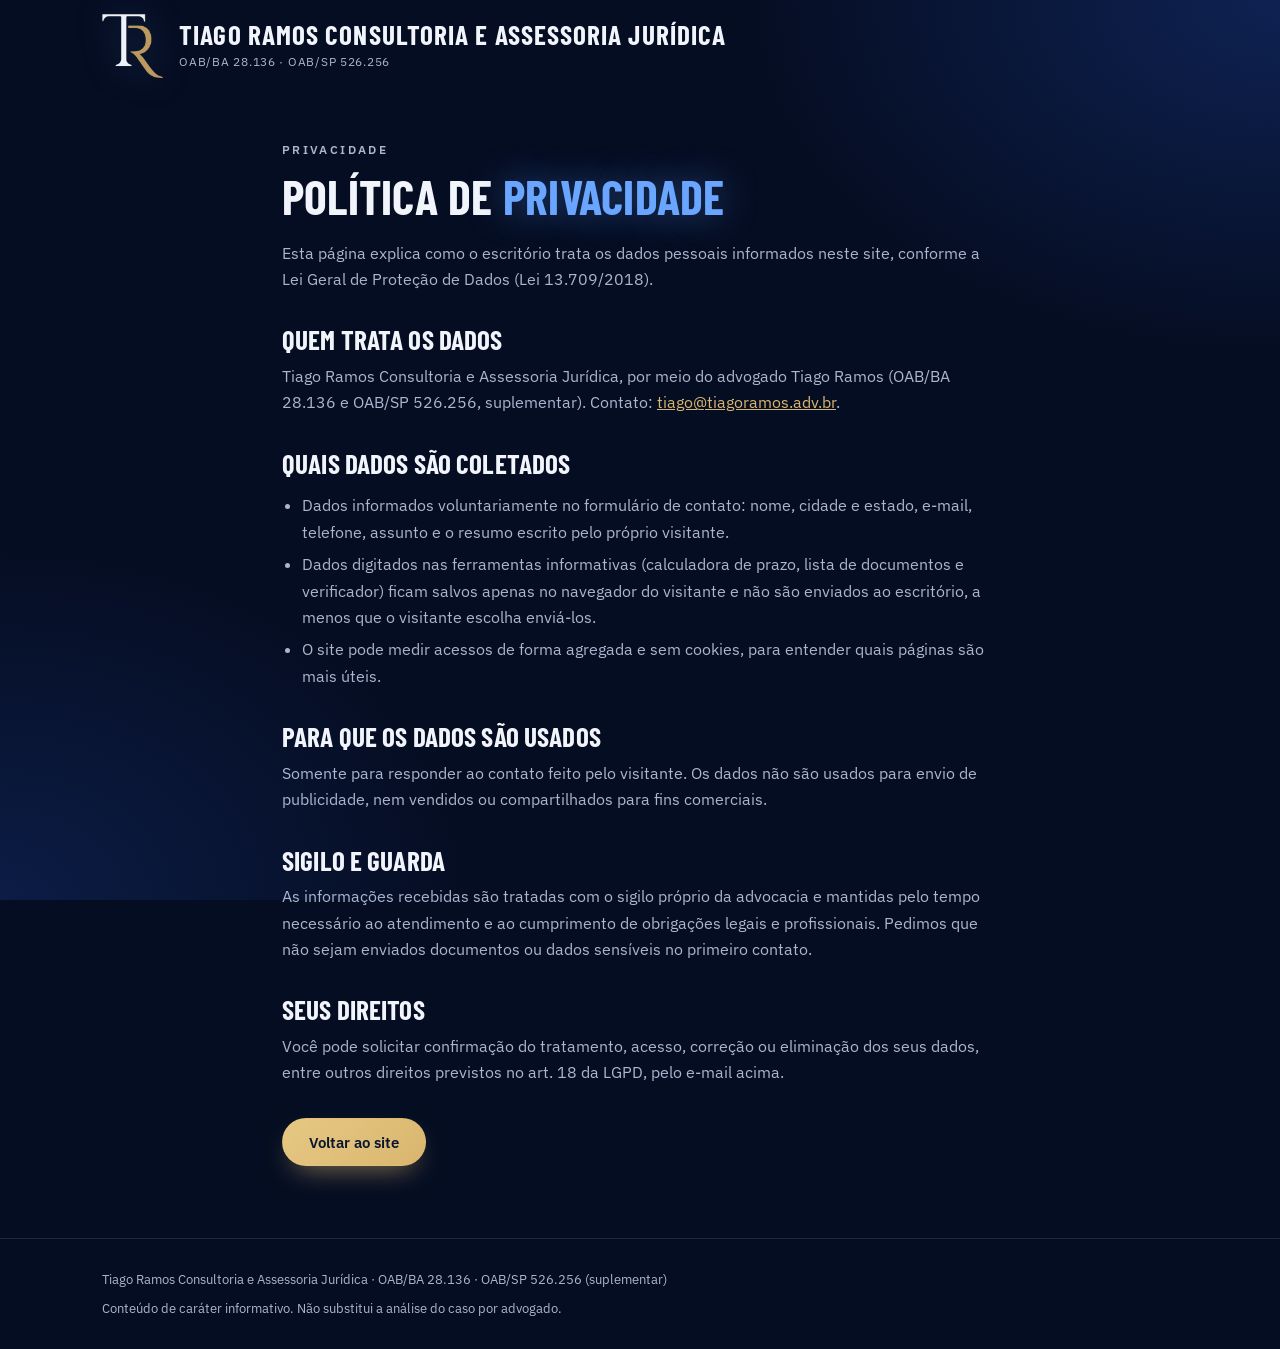
==== privacidade.html @ a83f1167 "Contato funcional: formulário LGPD, calculadora com envio e calendário, checklist, verificador de IR" ====
<!doctype html>
<html lang="pt-BR">
<head>
<meta charset="utf-8">
<meta name="viewport" content="width=device-width,initial-scale=1,viewport-fit=cover">
<title>Política de Privacidade | Tiago Ramos Consultoria e Assessoria Jurídica</title>
<meta name="description" content="Como os dados enviados pelo formulário de contato são tratados pelo escritório Tiago Ramos Consultoria e Assessoria Jurídica.">
<meta name="theme-color" content="#0a1630">
<link rel="canonical" href="https://tiagoramos.adv.br/privacidade.html">
<link rel="icon" type="image/png" sizes="32x32" href="/assets/favicon-32.png">
<link rel="preconnect" href="https://fonts.googleapis.com">
<link rel="preconnect" href="https://fonts.gstatic.com" crossorigin>
<link rel="stylesheet" href="https://fonts.googleapis.com/css2?family=Barlow+Condensed:wght@600;700&family=IBM+Plex+Sans:wght@400;500;600&display=swap">
<link rel="stylesheet" href="/assets/style.css">
</head>
<body>
<header class="top"><div class="wrap top-in">
  <a class="brand" href="/"><img class="logo" src="/assets/logo.png" width="200" height="209" alt="Logo do escritório: letras T e R"><span class="bt"><b>Tiago Ramos Consultoria e Assessoria Jurídica</b><span>OAB/BA 28.136 · OAB/SP 526.256</span></span></a>
</div></header>
<main class="wrap legal">
  <p class="eyebrow">Privacidade</p>
  <h1>Política de <em>Privacidade</em></h1>
  <p>Esta página explica como o escritório trata os dados pessoais informados neste site, conforme a Lei Geral de Proteção de Dados (Lei 13.709/2018).</p>

  <h2>Quem trata os dados</h2>
  <p>Tiago Ramos Consultoria e Assessoria Jurídica, por meio do advogado Tiago Ramos (OAB/BA 28.136 e OAB/SP 526.256, suplementar). Contato: <a href="mailto:tiago@tiagoramos.adv.br">tiago@tiagoramos.adv.br</a>.</p>

  <h2>Quais dados são coletados</h2>
  <ul>
    <li>Dados informados voluntariamente no formulário de contato: nome, cidade e estado, e-mail, telefone, assunto e o resumo escrito pelo próprio visitante.</li>
    <li>Dados digitados nas ferramentas informativas (calculadora de prazo, lista de documentos e verificador) ficam salvos apenas no navegador do visitante e não são enviados ao escritório, a menos que o visitante escolha enviá-los.</li>
    <li>O site pode medir acessos de forma agregada e sem cookies, para entender quais páginas são mais úteis.</li>
  </ul>

  <h2>Para que os dados são usados</h2>
  <p>Somente para responder ao contato feito pelo visitante. Os dados não são usados para envio de publicidade, nem vendidos ou compartilhados para fins comerciais.</p>

  <h2>Sigilo e guarda</h2>
  <p>As informações recebidas são tratadas com o sigilo próprio da advocacia e mantidas pelo tempo necessário ao atendimento e ao cumprimento de obrigações legais e profissionais. Pedimos que não sejam enviados documentos ou dados sensíveis no primeiro contato.</p>

  <h2>Seus direitos</h2>
  <p>Você pode solicitar confirmação do tratamento, acesso, correção ou eliminação dos seus dados, entre outros direitos previstos no art. 18 da LGPD, pelo e-mail acima.</p>

  <p style="margin-top:32px"><a class="btn" href="/">Voltar ao site</a></p>
</main>
<footer><div class="wrap foot-in"><span>Tiago Ramos Consultoria e Assessoria Jurídica · OAB/BA 28.136 · OAB/SP 526.256 (suplementar)</span><span>Conteúdo de caráter informativo. Não substitui a análise do caso por advogado.</span></div></footer>
</body>
</html>
---- assets/style.css ----
:root{
  --bg:#050d22;
  --bg-2:#0a1a3a;
  --tx:#f1f4fa;
  --soft:#aab6cf;
  --line:rgba(150,185,255,.16);
  --blue:#6aa6ff;
  --blue-d:#2f6bff;
  --brass:#d9b66f;
  --glass:linear-gradient(160deg,rgba(40,80,170,.22),rgba(10,26,58,.55));
  --paper:#f4f6fb;--paper-ink:#0f1c36;--paper-soft:#4a5570;
  --ok:#1f6b45;--warn:#8a5d0a;--bad:#a12f2f;
  --disp:"Barlow Condensed","Arial Narrow",Impact,sans-serif;
  --sans:"IBM Plex Sans",system-ui,-apple-system,"Segoe UI",Roboto,sans-serif;
  color-scheme:dark;
}
*{box-sizing:border-box}
html{scroll-behavior:smooth;-webkit-text-size-adjust:100%}
body{margin:0;background:var(--bg);color:var(--tx);font:400 1rem/1.65 var(--sans);overflow-wrap:break-word;overflow-x:hidden}
body::before{content:"";position:fixed;inset:0;z-index:-1;background:
  radial-gradient(900px 600px at 100% 0%,rgba(47,107,255,.22),transparent 60%),
  radial-gradient(800px 600px at 0% 100%,rgba(47,107,255,.16),transparent 60%),var(--bg)}
h1,h2,h3{margin:0;text-wrap:balance}
h1,h2,.sub{font-family:var(--disp);font-weight:700;text-transform:uppercase;letter-spacing:.005em;line-height:.98}
h1{font-size:clamp(2.7rem,8vw,6rem)}
h2{font-size:clamp(2.3rem,5.6vw,4.2rem)}
h1 em,h2 em{font-style:normal;color:var(--blue);text-shadow:0 0 38px rgba(106,166,255,.45)}
h3{font:600 1.08rem/1.3 var(--sans)}
p{margin:0}
a{color:var(--brass)}
:focus-visible{outline:2px solid var(--blue);outline-offset:3px}
h2:focus{outline:none}
.wrap{max-width:1120px;margin:0 auto;padding-inline:max(22px,env(safe-area-inset-left))}
.skip{position:absolute;left:-999px;top:8px;background:var(--brass);color:var(--bg);padding:8px 14px;z-index:30;border-radius:6px}
.skip:focus{left:8px}
.progress{position:fixed;left:0;top:0;height:3px;width:0;z-index:40;background:linear-gradient(90deg,var(--blue-d),var(--blue),var(--brass))}
.ico{width:18px;height:18px;fill:none;stroke:currentColor;stroke-width:1.8;stroke-linecap:round;stroke-linejoin:round;flex:none}

/* topo */
.top-in{padding-block:20px}
.brand{display:flex;align-items:center;gap:16px;text-decoration:none;color:var(--tx);min-width:0}
.logo{height:72px;width:auto;flex:none;filter:drop-shadow(0 0 18px rgba(106,166,255,.25))}
.bt{display:flex;flex-direction:column;min-width:0}
.bt b{font:700 clamp(1.2rem,2.8vw,1.7rem)/1.05 var(--disp);text-transform:uppercase;letter-spacing:.04em}
.bt span{font-size:.76rem;color:var(--soft);letter-spacing:.06em;margin-top:4px}
@media (max-width:560px){.logo{height:54px}}

/* hero */
.hero{position:relative;overflow:hidden;padding-block:clamp(36px,6vw,72px) 0}
.hero::after{content:"";position:absolute;width:640px;height:640px;right:-160px;top:-200px;border-radius:50%;background:radial-gradient(circle,rgba(47,107,255,.38),transparent 65%);filter:blur(10px);animation:pulse 9s ease-in-out infinite;pointer-events:none}
@keyframes pulse{50%{transform:scale(1.15);opacity:.75}}
.hero-mark{position:absolute;right:-3%;top:8%;height:115%;width:auto;opacity:.06;pointer-events:none;animation:float 14s ease-in-out infinite}
@keyframes float{50%{transform:translateY(-3%)}}
.hero .wrap{position:relative;z-index:1}
.hero-in{display:grid;grid-template-columns:1.6fr 1fr;gap:48px;align-items:end}
.eyebrow{font-size:.74rem;letter-spacing:.2em;text-transform:uppercase;color:var(--brass);font-weight:600}
.hero h1{margin:16px 0 22px}
.lead{font-size:1.1rem;color:var(--soft);max-width:58ch}
.hero-text > *{animation:rise .8s both}
.hero-text > :nth-child(2){animation-delay:.08s}.hero-text > :nth-child(3){animation-delay:.16s}.hero-text > :nth-child(4){animation-delay:.26s}
@keyframes rise{from{opacity:0;transform:translateY(18px)}to{opacity:1;transform:none}}
.letterhead{margin:0;display:grid;gap:18px;padding:26px 28px;border-radius:22px;background:var(--glass);border:1px solid var(--line);backdrop-filter:blur(10px);box-shadow:0 30px 60px -30px rgba(0,0,0,.7),inset 0 1px 0 rgba(255,255,255,.08);animation:rise .8s .3s both}
.letterhead dt,.contact-list dt{font-size:.7rem;letter-spacing:.16em;text-transform:uppercase;color:var(--blue)}
.letterhead dd,.contact-list dd{margin:3px 0 0}
.entry{display:grid;grid-template-columns:1fr 1fr;gap:14px;margin-top:32px}
.entry-card,.card,.areas article{--mx:50%;--my:0%;position:relative;overflow:hidden}
.entry-card::before,.card::before,.areas article::before{content:"";position:absolute;inset:0;background:radial-gradient(260px circle at var(--mx) var(--my),rgba(106,166,255,.18),transparent 70%);opacity:0;transition:opacity .3s;pointer-events:none}
.entry-card:hover::before,.card:hover::before,.areas article:hover::before{opacity:1}
.entry-card{display:grid;gap:4px;padding:20px 22px;border:1px solid var(--line);border-radius:18px;background:var(--glass);text-decoration:none;color:var(--tx);transition:transform .3s,border-color .3s,box-shadow .3s}
.entry-card:hover{transform:translateY(-4px);border-color:rgba(106,166,255,.6);box-shadow:0 20px 40px -18px rgba(47,107,255,.5)}
.entry-k{font-size:.7rem;letter-spacing:.16em;text-transform:uppercase;color:var(--brass)}
.entry-card strong{font:700 1.45rem/1.1 var(--disp);text-transform:uppercase;letter-spacing:.01em}
.entry-go{display:inline-flex;gap:8px;align-items:center;font-size:.85rem;color:var(--soft);margin-top:8px}
.entry-go .ico{transition:transform .3s}
.entry-card:hover .entry-go .ico{transform:translateX(5px)}
@media (max-width:860px){.hero-in{grid-template-columns:1fr;gap:28px}}
@media (max-width:640px){.entry{grid-template-columns:1fr}}

.law-strip{list-style:none;margin:clamp(40px,6vw,64px) 0 0;padding:0;display:grid;grid-template-columns:repeat(4,minmax(0,1fr));gap:14px}
.law-strip a{display:grid;gap:6px;padding:20px 22px;text-decoration:none;color:var(--soft);font-size:.86rem;line-height:1.45;height:100%;align-content:start;border-radius:18px;border:1px solid transparent;transition:border-color .3s,background .3s,transform .3s}
.law-strip a:hover{border-color:var(--line);background:var(--glass);transform:translateY(-3px);color:var(--tx)}
.law-strip b{font:700 clamp(3rem,6vw,4.6rem)/.9 var(--disp);color:transparent;-webkit-text-stroke:1.5px var(--blue);text-shadow:0 0 40px rgba(106,166,255,.35)}
.law-strip a:hover b{color:var(--blue);-webkit-text-stroke-color:var(--blue)}
@media (max-width:760px){.law-strip{grid-template-columns:repeat(2,minmax(0,1fr))}}

/* abas em pílula */
.tabs{position:sticky;top:10px;z-index:20;margin-top:clamp(36px,5vw,60px);padding-inline:12px;pointer-events:none}
.tabs-in{pointer-events:auto;position:relative;display:flex;gap:2px;width:max-content;max-width:100%;margin-inline:auto;padding:6px;border-radius:999px;background:rgba(8,20,48,.78);backdrop-filter:blur(14px);border:1px solid var(--line);box-shadow:0 14px 40px -12px rgba(0,0,0,.7);overflow-x:auto;scrollbar-width:none}
.tabs-in::-webkit-scrollbar{display:none}
.tabs a{position:relative;z-index:1;flex:none;color:var(--soft);text-decoration:none;font-weight:500;font-size:.92rem;padding:10px 18px;border-radius:999px;transition:color .25s}
.tabs a:hover{color:var(--tx)}
.tabs a[aria-current="true"]{color:#fff}
.tab-ind{position:absolute;left:0;top:0;width:0;height:0;border-radius:999px;background:linear-gradient(135deg,var(--blue-d),#1b4fd1);box-shadow:0 6px 20px -4px rgba(47,107,255,.7);transition:transform .4s cubic-bezier(.4,0,.2,1),width .4s cubic-bezier(.4,0,.2,1),height .4s;pointer-events:none}

/* painéis */
.panel{position:relative;overflow:hidden;padding-block:clamp(40px,6vw,80px);scroll-margin-top:70px}
.panel::before{content:attr(data-num);position:absolute;right:-1vw;top:-1.5rem;font:700 clamp(14rem,36vw,32rem)/.9 var(--disp);color:transparent;-webkit-text-stroke:2px rgba(106,166,255,.13);pointer-events:none;user-select:none}
.panel > .wrap{position:relative;z-index:1}
.js .panel{display:none}
.js .panel.is-active{display:block;animation:panelin .55s both}
@keyframes panelin{from{opacity:0;transform:translateY(16px)}to{opacity:1;transform:none}}
.sec-head{display:grid;gap:18px;max-width:820px;margin-bottom:44px}
.sec-head p:not(.chip-row){font-size:1.08rem;color:var(--soft);max-width:64ch}
.chip-row{display:flex;align-items:center;gap:16px;flex-wrap:wrap}
.chip{display:inline-flex;align-items:center;background:#f1f4fa;color:#0a1630;font:700 1.15rem/1 var(--disp);letter-spacing:.1em;text-transform:uppercase;padding:10px 26px 10px 16px;clip-path:polygon(0 0,100% 0,calc(100% - 14px) 100%,0 100%)}
.chip b{font-weight:700;margin-right:6px}
.chip-sub{font-size:.76rem;letter-spacing:.18em;text-transform:uppercase;color:var(--soft)}
.sub{font-size:clamp(1.7rem,3.4vw,2.4rem);margin:56px 0 20px;line-height:1}
.sec-head .sub{margin:0}
.cite{font-size:.78rem;color:var(--brass);letter-spacing:.03em}

/* cartões */
.grid2,.grid3{display:grid;gap:16px}
.grid2{grid-template-columns:repeat(2,minmax(0,1fr))}
.grid3{grid-template-columns:repeat(3,minmax(0,1fr))}
.card{background:var(--glass);border:1px solid var(--line);border-radius:20px;padding:26px;display:grid;gap:10px;align-content:start;box-shadow:inset 0 1px 0 rgba(255,255,255,.07);transition:border-color .3s,transform .3s,box-shadow .3s}
.card:hover{border-color:rgba(106,166,255,.5);transform:translateY(-4px);box-shadow:0 22px 44px -22px rgba(47,107,255,.55),inset 0 1px 0 rgba(255,255,255,.1)}
.card p{font-size:.95rem;color:var(--soft)}
.card h3{color:var(--tx)}
.card .num{font:700 .95rem var(--disp);letter-spacing:.18em;text-transform:uppercase;color:var(--blue)}
@media (max-width:860px){.grid3{grid-template-columns:repeat(2,minmax(0,1fr))}}
@media (max-width:600px){.grid2,.grid3{grid-template-columns:1fr}}

/* linha do tempo */
.timeline{list-style:none;margin:0 0 44px;padding:0;display:grid;grid-template-columns:1fr 1fr 1.3fr;gap:0}
.timeline li{position:relative;padding:0 20px 0 0;display:grid;gap:4px;align-content:start}
.timeline .k{font:700 .95rem var(--disp);letter-spacing:.14em;text-transform:uppercase;color:var(--blue)}
.timeline i{display:block;height:8px;margin:8px 0 12px;border-radius:99px;transform-origin:left;transform:scaleX(0);transition:transform 1s .2s ease}
.timeline.in i,.timeline:not(.rv) i{transform:none}
.timeline .s1 i{background:rgba(238,241,247,.3)}
.timeline .s2 i{background:linear-gradient(90deg,var(--brass),#f0d79a);box-shadow:0 0 18px rgba(217,182,111,.5)}
.timeline .s3 i{background:repeating-linear-gradient(90deg,#ff7a7a 0 12px,transparent 12px 19px)}
.timeline strong{font:700 1.5rem/1.05 var(--disp);text-transform:uppercase}
.timeline small{color:var(--soft);font-size:.88rem;line-height:1.5}
@media (max-width:700px){.timeline{grid-template-columns:1fr;gap:24px}}

/* calculadora */
.checker{margin-top:56px;background:var(--paper);color:var(--paper-ink);border-radius:26px;display:grid;grid-template-columns:1fr 1.15fr;overflow:hidden;box-shadow:0 40px 80px -30px rgba(47,107,255,.5)}
.checker .in{padding:32px;border-right:1px solid #d6dae3;display:grid;gap:16px;align-content:start}
.checker .out{padding:32px;display:grid;gap:14px;align-content:start;min-width:0}
.checker h3{font:700 1.9rem/1 var(--disp);text-transform:uppercase}
label{display:grid;gap:6px;font-size:.88rem;font-weight:500}
label .hint{font-weight:400;color:var(--paper-soft);font-size:.8rem}
input{font:400 1rem var(--sans);padding:10px 14px;border:1px solid #b9c0cf;border-radius:10px;background:#fff;color:var(--paper-ink);width:100%;min-height:46px}
input:focus{outline:2px solid var(--blue-d);outline-offset:0;border-color:var(--blue-d)}
.badge{display:inline-block;font:600 .76rem var(--sans);letter-spacing:.06em;text-transform:uppercase;padding:7px 12px;border-radius:99px;width:max-content;max-width:100%;transition:background .3s,color .3s}
.badge.ok{color:var(--ok);background:rgba(31,107,69,.13)}
.badge.warn{color:var(--warn);background:rgba(138,93,10,.14)}
.badge.bad{color:var(--bad);background:rgba(161,47,47,.12)}
.rows{margin:0;border-top:1px solid #d6dae3}
.rows div{display:flex;justify-content:space-between;gap:16px;padding:10px 0;border-bottom:1px solid #d6dae3;font-size:.93rem}
.rows dt{color:var(--paper-soft)}
.rows dd{margin:0;font-variant-numeric:tabular-nums;text-align:right;font-weight:500}
.out .note{font-size:.8rem;color:var(--paper-soft);line-height:1.55}
.track{display:grid;gap:8px;margin-bottom:4px}
.bar{position:relative;display:flex;height:10px;border-radius:99px;background:#e1e5ee;margin-top:10px}
.bar .t1,.bar .t2{display:block;height:100%}
.bar .t1{width:50%;background:#c9a460;border-radius:99px 0 0 99px}
.bar .t2{width:50%;background:repeating-linear-gradient(90deg,#c25a5a 0 8px,transparent 8px 13px);border-radius:0 99px 99px 0}
.pin{position:absolute;top:50%;left:0;width:20px;height:20px;margin:-10px 0 0 -10px;border-radius:50%;background:var(--blue-d);border:3px solid #fff;box-shadow:0 0 0 2px var(--blue-d),0 6px 14px rgba(47,107,255,.5);transition:left .7s cubic-bezier(.4,0,.2,1)}
.bl{display:flex;justify-content:space-between;font-size:.7rem;letter-spacing:.05em;text-transform:uppercase;color:var(--paper-soft)}
.bl span:nth-child(2){margin-left:-8%}
@media (max-width:860px){.checker{grid-template-columns:1fr}.checker .in{border-right:0;border-bottom:1px solid #d6dae3}}

/* documentos */
.docs-head{margin:64px 0 26px}
.docs{display:grid;grid-template-columns:repeat(3,minmax(0,1fr));gap:14px;margin:0;padding:0;list-style:none}
.docs li{padding:18px 20px;border-radius:16px;border:1px solid transparent;border-top:1px solid var(--line);display:grid;gap:4px;align-content:start;transition:background .3s,border-color .3s}
.docs li:hover{background:var(--glass);border-color:var(--line)}
.docs b{font-weight:600}
.docs span{color:var(--soft);font-size:.92rem}
@media (max-width:860px){.docs{grid-template-columns:repeat(2,minmax(0,1fr))}}
@media (max-width:560px){.docs{grid-template-columns:1fr}}

/* isenção de IR */
.ir-grid{display:grid;grid-template-columns:1fr 1.35fr;gap:48px;align-items:start}
.ir-grid .sub{margin-top:0}
.ir-who{list-style:none;margin:0;padding:0;display:grid;gap:10px}
.ir-who li{display:grid;grid-template-columns:48px 1fr;gap:8px;padding:14px 18px;border-radius:14px;background:var(--glass);border:1px solid var(--line);align-items:center}
.roman{font:700 1.7rem/1 var(--disp);color:var(--blue)}
.callout{display:flex;gap:14px;align-items:flex-start;border:1px solid rgba(217,182,111,.5);background:linear-gradient(120deg,rgba(217,182,111,.14),rgba(217,182,111,.04));padding:18px 20px;border-radius:16px;font-size:.95rem;margin-top:18px}
.callout .ico{width:26px;height:26px;color:var(--brass);margin-top:2px}
.search{margin-bottom:12px}
.search input{background:rgba(255,255,255,.05);border-color:var(--line);color:var(--tx);border-radius:12px}
.search input::placeholder{color:#8190ad}
.search input:focus{border-color:var(--blue);outline:2px solid var(--blue)}
.search-empty{padding:10px 0;color:var(--soft);font-size:.92rem}
.diseases{list-style:none;margin:0;padding:0;display:grid;grid-template-columns:repeat(2,minmax(0,1fr));gap:6px 16px}
.diseases li{display:grid;grid-template-columns:32px 1fr;gap:8px;padding:10px 12px;border-radius:10px;border-bottom:1px solid var(--line);font-size:.94rem;transition:background .25s,transform .25s}
.diseases li:hover{background:rgba(106,166,255,.1);transform:translateX(4px)}
.diseases li span{font:700 1rem var(--disp);letter-spacing:.04em;color:var(--blue);padding-top:1px}
.diseases li[hidden]{display:none}
.facts-title{margin-top:64px}
.refund{margin-top:56px;display:grid;grid-template-columns:auto 1fr 1fr;gap:36px;align-items:start;border:1px solid var(--line);border-radius:26px;padding:34px;background:var(--glass)}
.refund .big{font:700 7rem/.8 var(--disp);color:transparent;-webkit-text-stroke:2px var(--blue);text-shadow:0 0 50px rgba(106,166,255,.4)}
.refund .big small{display:block;font:600 .9rem var(--sans);letter-spacing:.2em;text-transform:uppercase;color:var(--soft);margin-top:10px;-webkit-text-stroke:0;text-shadow:none}
.refund p:not(.big){font-size:.94rem;color:var(--soft);margin:6px 0 10px}
@media (max-width:860px){.ir-grid,.refund{grid-template-columns:1fr}}
@media (max-width:560px){.diseases{grid-template-columns:1fr}}

/* áreas */
.areas{display:grid;grid-template-columns:repeat(3,minmax(0,1fr));gap:16px}
.areas article{padding:28px 26px;border-radius:22px;border:1px solid var(--line);background:var(--glass);display:grid;gap:10px;align-content:start;transition:transform .3s,border-color .3s,box-shadow .3s}
.areas article:hover{transform:translateY(-5px);border-color:rgba(106,166,255,.55);box-shadow:0 24px 44px -22px rgba(47,107,255,.6)}
.areas h3{font:700 1.55rem/1.05 var(--disp);text-transform:uppercase;letter-spacing:.01em}
.areas p{font-size:.94rem;color:var(--soft)}
.ai{width:44px;height:44px;padding:10px;border-radius:14px;background:rgba(47,107,255,.18);border:1px solid var(--line);fill:none;stroke:var(--blue);stroke-width:1.6;stroke-linecap:round;stroke-linejoin:round;transition:transform .35s,background .3s}
.areas article:hover .ai{transform:rotate(-6deg) scale(1.08);background:rgba(47,107,255,.32)}
@media (max-width:860px){.areas{grid-template-columns:repeat(2,minmax(0,1fr))}}
@media (max-width:560px){.areas{grid-template-columns:1fr}}

/* contato */
.contact-grid{display:grid;grid-template-columns:1.2fr 1fr;gap:40px;align-items:start}
.contact-list{margin:0;display:grid;gap:20px}
.contact-list dd{font-size:1.1rem;word-break:break-word}
.mailbox{display:flex;gap:12px;align-items:center;flex-wrap:wrap;margin-top:30px}
#copied{font-size:.84rem;color:#8fd1ab}
.steps{margin:0;padding-left:20px;display:grid;gap:8px;color:var(--soft)}
@media (max-width:860px){.contact-grid{grid-template-columns:1fr;gap:28px}}

/* botões, próximo, rodapé do painel */
.btn{display:inline-flex;align-items:center;justify-content:center;min-height:48px;font:600 .95rem var(--sans);padding:12px 26px;border-radius:99px;border:1px solid transparent;background:linear-gradient(135deg,#e6c883,var(--brass));color:#0a1630;text-decoration:none;cursor:pointer;box-shadow:0 12px 28px -12px rgba(217,182,111,.7);transition:transform .25s,box-shadow .25s}
.btn:hover{transform:translateY(-2px);box-shadow:0 18px 34px -12px rgba(217,182,111,.8)}
.btn.ghost{background:transparent;color:var(--tx);border-color:var(--line);box-shadow:none}
.btn.ghost:hover{border-color:var(--blue)}
.next{margin-top:64px;display:flex;align-items:center;justify-content:space-between;gap:20px;padding:26px 30px;border:1px solid var(--line);border-radius:24px;background:linear-gradient(110deg,rgba(47,107,255,.28),rgba(10,26,58,.4));text-decoration:none;color:var(--tx);transition:border-color .3s,transform .3s}
.next:hover{border-color:rgba(106,166,255,.6);transform:translateY(-3px)}
.next span{display:grid;gap:2px}
.next small{font:700 .9rem var(--disp);letter-spacing:.2em;text-transform:uppercase;color:var(--blue)}
.next strong{font:700 clamp(1.7rem,3.4vw,2.4rem)/1.05 var(--disp);text-transform:uppercase}
.next em{font-style:normal;color:var(--soft);font-size:.92rem}
.next .ico{width:46px;height:46px;padding:12px;border-radius:50%;background:var(--blue-d);color:#fff;transition:transform .3s}
.next:hover .ico{transform:translateX(6px)}
.panel-foot{margin-top:28px;padding-top:24px;border-top:1px solid var(--line);display:flex;gap:20px;align-items:center;justify-content:space-between;flex-wrap:wrap}
.disclaimer{font-size:.84rem;color:var(--soft);max-width:62ch;line-height:1.55}
footer{border-top:1px solid var(--line);padding-block:30px;font-size:.8rem;color:var(--soft)}
.foot-in{display:grid;gap:8px}

/* revelar ao rolar */
.rv{opacity:0;transform:translateY(24px);transition:opacity .7s ease,transform .7s ease;transition-delay:var(--d,0ms)}
.rv.in{opacity:1;transform:none}
.card.rv.in:hover,.areas article.rv.in:hover{transition-delay:0ms}

@media (prefers-reduced-motion:reduce){
  html{scroll-behavior:auto}
  *,*::before,*::after{animation:none!important;transition:none!important}
  .rv{opacity:1;transform:none}
  .timeline i{transform:none}
}
@media (min-width:861px){.areas article:last-child:nth-child(3n+1){grid-column:1/-1;grid-template-columns:auto 1fr;column-gap:20px;align-items:center}.areas article:last-child:nth-child(3n+1) .ai{grid-row:1/3}}

/* ===== v3: capa mais compacta ===== */
h1{font-size:clamp(2.1rem,4.8vw,3.7rem);line-height:1}
h2{font-size:clamp(2rem,4.6vw,3.4rem)}
.top-in{padding-block:14px}
.logo{height:58px}
.hero{padding-block:clamp(22px,3.5vw,40px) 0}
.hero::after{width:460px;height:460px;top:-160px}
.hero-mark{height:95%}
.hero h1{margin:12px 0 16px}
.lead{font-size:1rem}
.hero-in{gap:36px}
.letterhead{padding:20px 22px;gap:14px;border-radius:18px}
.entry{margin-top:22px;gap:12px}
.entry-card{padding:14px 18px;border-radius:14px}
.entry-card strong{font-size:1.25rem}
.entry-go{margin-top:4px}
.law-strip{margin-top:clamp(24px,3.5vw,36px);gap:10px}
.law-strip a{padding:12px 16px;font-size:.82rem}
.law-strip b{font-size:clamp(2.1rem,3.8vw,3rem)}
.tabs{margin-top:clamp(20px,3vw,32px)}
.panel{padding-block:clamp(32px,5vw,64px)}
@media (max-width:560px){.logo{height:46px}.law-strip{grid-template-columns:repeat(2,minmax(0,1fr))}}

/* ===== v3: campos da calculadora ===== */
.checker .in{gap:20px}
.fld{display:grid;gap:8px}
.fld label{gap:2px;font-size:.92rem}
.dfield,.mfield{position:relative;display:flex}
.dfield input[type=text],.mfield input{font-size:1.15rem;min-height:56px;padding:12px 16px;border:2px solid #c3cadb;border-radius:14px;background:#fff;letter-spacing:.02em;transition:border-color .2s,box-shadow .2s}
.dfield input[type=text]{padding-right:60px}
.dfield input:hover,.mfield input:hover{border-color:#8fa3d6}
.dfield input:focus,.mfield input:focus{outline:none;border-color:var(--blue-d);box-shadow:0 0 0 4px rgba(47,107,255,.18)}
.dfield input[aria-invalid=true]{border-color:#c0392b;box-shadow:0 0 0 4px rgba(192,57,43,.14)}
.cal{position:absolute;right:6px;top:6px;bottom:6px;width:44px;display:grid;place-items:center;border:0;border-radius:10px;background:#e8edf9;color:var(--blue-d);cursor:pointer;transition:background .2s}
.cal:hover{background:#d5def5}
.cal .ico{width:22px;height:22px}
.dp{position:absolute;right:0;bottom:0;width:1px;height:1px;opacity:0;pointer-events:none;border:0;padding:0;min-height:0}
.mfield span{position:absolute;left:16px;top:50%;transform:translateY(-50%);font-weight:600;color:var(--paper-soft);pointer-events:none}
.mfield input{padding-left:46px;font-variant-numeric:tabular-nums}
.linkbtn{justify-self:start;background:none;border:0;padding:4px 0;font:500 .86rem var(--sans);color:var(--blue-d);cursor:pointer;text-decoration:underline;text-underline-offset:3px;min-height:32px}
.linkbtn:hover{color:#1b4fd1}
.field-err{font-size:.86rem;color:#a12f2f;background:rgba(192,57,43,.08);border-radius:10px;padding:10px 14px}
.field-err[hidden]{display:none}
@media (max-width:860px){.checker .in{padding:24px}.checker .out{padding:24px}}

/* v3.1: título da capa em tamanho intermediário */
h1{font-size:clamp(2.2rem,5.2vw,4rem)}

/* ===== v3.2: texto e capa um pouco maiores ===== */
h1{font-size:clamp(2.3rem,5.8vw,4.4rem)}
.hero{padding-block:clamp(28px,4.5vw,56px) 0}
.hero h1{margin:14px 0 20px}
.lead{font-size:1.1rem}
.entry{margin-top:26px}
.entry-card{padding:18px 22px}
.entry-card strong{font-size:1.35rem}
.law-strip{margin-top:clamp(30px,4vw,44px)}
.law-strip a{padding:16px 18px;font-size:.86rem}
.law-strip b{font-size:clamp(2.4rem,4.4vw,3.5rem)}
.tabs{margin-top:clamp(26px,3.5vw,40px)}
.logo{height:64px}

/* ===== v4: captação ética e funcionalidades ===== */
.btn.small{min-height:42px;padding:9px 18px;font-size:.88rem;gap:8px}
.btn.ghost-l{background:transparent;color:var(--paper-ink);border-color:#b9c0cf;box-shadow:none}
.btn.ghost-l:hover{border-color:var(--blue-d)}
.result-cta{display:flex;gap:10px;flex-wrap:wrap;margin-top:6px;padding-top:14px;border-top:1px dashed #c3cadb}
.result-cta[hidden]{display:none}
.saved{margin-top:-4px}

/* checklist */
.docs li{padding:0;border:0}
.chk{display:grid;grid-template-columns:28px 1fr;gap:14px;padding:18px 20px;border-radius:16px;border:1px solid var(--line);background:var(--glass);cursor:pointer;height:100%;transition:border-color .25s,background .25s,transform .25s}
.chk:hover{border-color:rgba(106,166,255,.5);transform:translateY(-2px)}
.chk input{position:absolute;opacity:0;width:1px;height:1px;min-height:0}
.chk .box{width:26px;height:26px;border-radius:8px;border:2px solid rgba(150,185,255,.5);display:grid;place-items:center;transition:background .2s,border-color .2s;margin-top:2px}
.chk .box::after{content:"";width:12px;height:7px;border-left:3px solid #fff;border-bottom:3px solid #fff;transform:rotate(-45deg) scale(0);margin-top:-3px;transition:transform .2s}
.chk input:checked + .box{background:var(--blue-d);border-color:var(--blue-d)}
.chk input:checked + .box::after{transform:rotate(-45deg) scale(1)}
.chk input:checked ~ .txt b{text-decoration:line-through;text-decoration-color:rgba(255,255,255,.4);color:var(--soft)}
.chk input:focus-visible + .box{outline:2px solid var(--blue);outline-offset:3px}
.txt{display:grid;gap:4px}
.txt b{font-weight:600}
.txt span{color:var(--soft);font-size:.92rem}
.docs-bar{display:flex;align-items:center;gap:18px;flex-wrap:wrap;margin-top:22px}
.meter{flex:1 1 160px;height:8px;border-radius:99px;background:rgba(150,185,255,.18);overflow:hidden;min-width:120px}
.meter i{display:block;height:100%;width:0;border-radius:99px;background:linear-gradient(90deg,var(--blue-d),var(--blue));transition:width .5s}
.docs-bar p{font-size:.9rem;color:var(--soft)}
.docs-actions{display:flex;gap:10px;flex-wrap:wrap}
.btn.small.ghost{color:var(--tx)}
.note-d{margin-top:10px;font-size:.8rem;color:var(--soft)}

/* FAQ */
.faq{display:grid;gap:10px;max-width:860px}
.faq details{border:1px solid var(--line);border-radius:16px;background:var(--glass);transition:border-color .25s}
.faq details[open]{border-color:rgba(106,166,255,.5)}
.faq summary{list-style:none;cursor:pointer;padding:18px 56px 18px 22px;font-weight:600;position:relative}
.faq summary::-webkit-details-marker{display:none}
.faq summary::after{content:"+";position:absolute;right:20px;top:50%;transform:translateY(-50%);width:28px;height:28px;border-radius:50%;display:grid;place-items:center;background:rgba(47,107,255,.25);color:var(--blue);font-size:1.3rem;line-height:1;transition:transform .3s}
.faq details[open] summary::after{transform:translateY(-50%) rotate(45deg)}
.faq summary:focus-visible{outline:2px solid var(--blue);outline-offset:2px;border-radius:16px}
.faq p{padding:0 22px 20px;color:var(--soft);font-size:.96rem}

/* verificador */
.verifier{margin-top:52px;display:grid;grid-template-columns:1fr 1.1fr;border:1px solid var(--line);border-radius:26px;background:var(--glass);overflow:hidden}
.vf-in{padding:30px;display:grid;gap:16px;align-content:start}
.vf-in .sub{margin:0}
.vf-lead{color:var(--soft);font-size:.95rem}
.vf-out{padding:30px;border-left:1px solid var(--line);background:rgba(5,13,34,.35);display:grid;gap:12px;align-content:center}
.vf-empty{color:var(--soft)}
.vf-tag{font:700 .9rem var(--disp);letter-spacing:.18em;text-transform:uppercase;width:max-content;padding:5px 12px;border-radius:99px}
.vf-tag.ok{background:rgba(70,200,140,.16);color:#7fe0b0}
.vf-tag.warn{background:rgba(217,182,111,.16);color:var(--brass)}
.vf-tag.info{background:rgba(106,166,255,.16);color:var(--blue)}
.vf-text{font-size:1.02rem}
.vf-note{font-size:.8rem;color:var(--soft)}
@media (max-width:860px){.verifier{grid-template-columns:1fr}.vf-out{border-left:0;border-top:1px solid var(--line)}}

/* formulário de contato */
.cform{display:grid;gap:16px;padding:30px;border:1px solid var(--line);border-radius:26px;background:var(--glass);box-shadow:inset 0 1px 0 rgba(255,255,255,.07)}
.cform .sub{margin:0 0 4px}
.row2{display:grid;grid-template-columns:1fr 1fr;gap:14px}
.fld label .hint{color:var(--soft);font-weight:400;font-size:.78rem;display:block}
.cform input:not([type=checkbox]),.cform select,.cform textarea,.verifier select{font:400 1rem var(--sans);width:100%;min-height:50px;padding:12px 14px;border-radius:12px;border:1px solid var(--line);background:rgba(255,255,255,.06);color:var(--tx);transition:border-color .2s,box-shadow .2s}
.cform textarea{resize:vertical;min-height:120px}
.cform input::placeholder,.cform textarea::placeholder{color:#7f8cab}
.cform input:focus,.cform select:focus,.cform textarea:focus,.verifier select:focus{outline:none;border-color:var(--blue);box-shadow:0 0 0 4px rgba(47,107,255,.25)}
.cform select option,.verifier select option{background:#0a1a3a;color:#f1f4fa}
.consent{display:grid;grid-template-columns:22px 1fr;gap:12px;align-items:start;font-size:.84rem;font-weight:400;color:var(--soft)}
.consent input{width:20px;height:20px;min-height:0;margin:2px 0 0;accent-color:var(--blue-d)}
.consent a{color:var(--blue)}
.hp{position:absolute;left:-9999px;width:1px;height:1px;overflow:hidden}
.cform .field-err{background:rgba(255,120,120,.12);color:#ffb3b3}
.form-actions{display:flex;gap:12px;flex-wrap:wrap}
.form-ok{padding:12px 14px;border-radius:12px;background:rgba(70,200,140,.12);color:#9fe6c2;font-size:.9rem}
.form-ok[hidden]{display:none}
.fine{margin-top:22px;font-size:.82rem;color:var(--soft);max-width:48ch}
.contact-grid{grid-template-columns:1fr 1.25fr}
@media (max-width:600px){.row2{grid-template-columns:1fr}.cform{padding:22px}}

/* botão fixo, aviso e compartilhar */
.fab{position:fixed;right:18px;bottom:18px;z-index:25;display:inline-flex;align-items:center;min-height:48px;padding:12px 22px;border-radius:99px;background:linear-gradient(135deg,#e6c883,var(--brass));color:#0a1630;font:600 .92rem var(--sans);text-decoration:none;box-shadow:0 16px 36px -10px rgba(0,0,0,.7),0 0 0 1px rgba(255,255,255,.2);animation:fabin .4s both}
.fab[hidden]{display:none}
@keyframes fabin{from{opacity:0;transform:translateY(14px)}to{opacity:1;transform:none}}
.panel-foot .share{margin-left:auto}
.toast{position:fixed;left:50%;bottom:84px;transform:translate(-50%,16px);background:#f1f4fa;color:#0a1630;padding:10px 18px;border-radius:99px;font-size:.88rem;font-weight:500;z-index:50;opacity:0;pointer-events:none;transition:opacity .3s,transform .3s;box-shadow:0 14px 30px -10px rgba(0,0,0,.6)}
.toast.on{opacity:1;transform:translate(-50%,0)}
.foot-in a{color:var(--soft)}
.legal{max-width:760px;padding-block:48px 72px}
.legal h1{font-size:clamp(2rem,5vw,3rem);margin:12px 0 20px}
.legal h2{font-size:1.7rem;margin:34px 0 10px}
.legal p,.legal li{color:var(--soft)}
.legal ul{padding-left:20px;display:grid;gap:6px}
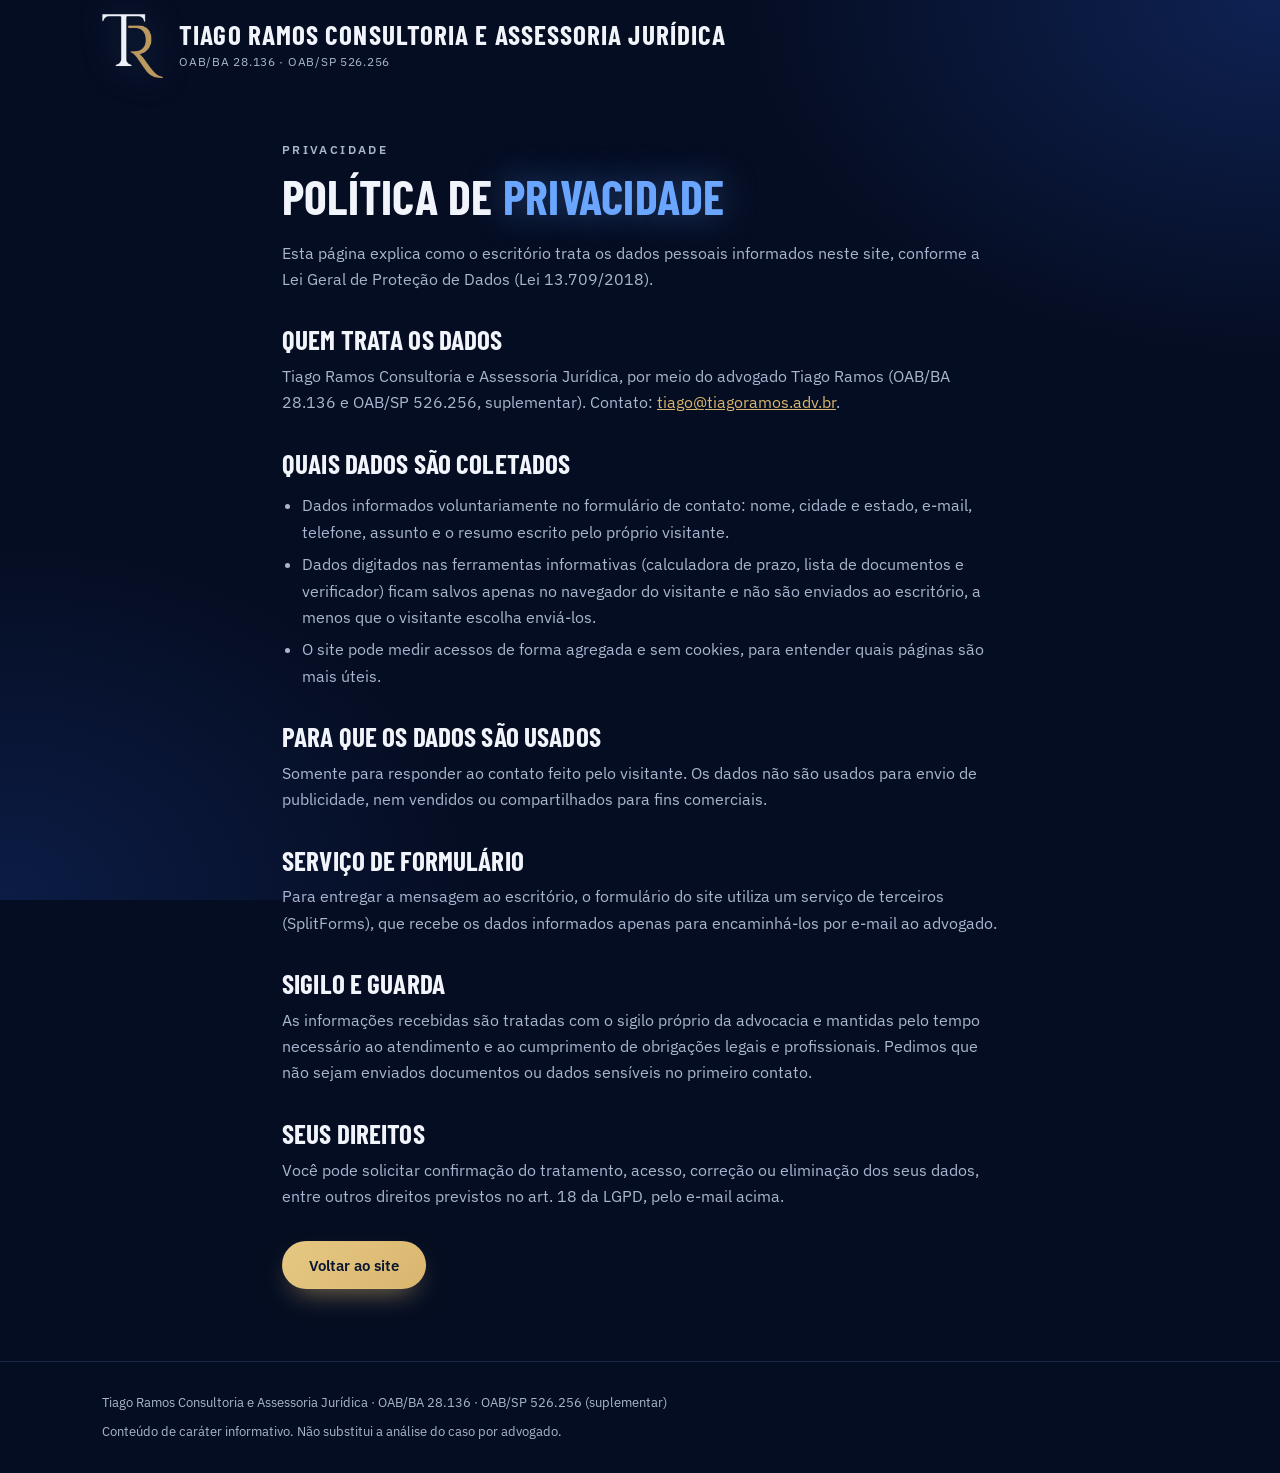
==== commit c34a2019: "Formulário compatível com SplitForms (chave de acesso) e menção na Política de Privacidade Co-Author" ====
--- a/privacidade.html
+++ b/privacidade.html
@@ -11,7 +11,7 @@
 <link rel="preconnect" href="https://fonts.googleapis.com">
 <link rel="preconnect" href="https://fonts.gstatic.com" crossorigin>
 <link rel="stylesheet" href="https://fonts.googleapis.com/css2?family=Barlow+Condensed:wght@600;700&family=IBM+Plex+Sans:wght@400;500;600&display=swap">
-<link rel="stylesheet" href="/assets/style.css">
+<link rel="stylesheet" href="/assets/style.css?v=20261014">
 </head>
 <body>
 <header class="top"><div class="wrap top-in">
@@ -35,6 +35,9 @@
   <h2>Para que os dados são usados</h2>
   <p>Somente para responder ao contato feito pelo visitante. Os dados não são usados para envio de publicidade, nem vendidos ou compartilhados para fins comerciais.</p>
 
+  <h2>Serviço de formulário</h2>
+  <p>Para entregar a mensagem ao escritório, o formulário do site utiliza um serviço de terceiros (SplitForms), que recebe os dados informados apenas para encaminhá-los por e-mail ao advogado.</p>
+
   <h2>Sigilo e guarda</h2>
   <p>As informações recebidas são tratadas com o sigilo próprio da advocacia e mantidas pelo tempo necessário ao atendimento e ao cumprimento de obrigações legais e profissionais. Pedimos que não sejam enviados documentos ou dados sensíveis no primeiro contato.</p>
 
--- a/assets/style.css
+++ b/assets/style.css
@@ -402,3 +402,71 @@
 .legal h2{font-size:1.7rem;margin:34px 0 10px}
 .legal p,.legal li{color:var(--soft)}
 .legal ul{padding-left:20px;display:grid;gap:6px}
+
+/* ===== v4.1: calendário próprio ===== */
+.checker{overflow:visible}
+.checker .in{border-radius:26px 0 0 26px}
+.checker .out{border-radius:0 26px 26px 0}
+@media (max-width:860px){.checker .in{border-radius:26px 26px 0 0}.checker .out{border-radius:0 0 26px 26px}}
+.dfield{position:relative}
+.cal-pop{position:absolute;top:calc(100% + 10px);left:0;z-index:40;width:min(340px,calc(100vw - 40px));padding:18px;border-radius:22px;background:#fff;color:var(--paper-ink);box-shadow:0 36px 80px -18px rgba(5,13,34,.6),0 0 0 1px rgba(15,28,54,.08);animation:calin .22s cubic-bezier(.2,.8,.2,1) both;transform-origin:top left}
+.cal-pop[hidden]{display:none}
+.cal-pop.up{top:auto;bottom:calc(100% + 10px);transform-origin:bottom left}
+@keyframes calin{from{opacity:0;transform:translateY(-8px) scale(.97)}to{opacity:1;transform:none}}
+.cp-head{display:flex;align-items:center;gap:2px;margin-bottom:12px}
+.cp-title{flex:1;text-align:center;font:700 1.3rem/1 var(--disp);text-transform:uppercase;letter-spacing:.04em}
+.cp-nav{width:34px;height:34px;border:0;border-radius:50%;background:transparent;color:var(--blue-d);font-size:1.25rem;line-height:1;cursor:pointer;display:grid;place-items:center;transition:background .2s}
+.cp-nav:hover{background:#e8edf9}
+.cp-week,.cp-days{display:grid;grid-template-columns:repeat(7,1fr);gap:2px}
+.cp-week span{text-align:center;font:600 .72rem var(--sans);letter-spacing:.08em;color:#8a96b2;padding:6px 0}
+.cp-day{aspect-ratio:1;border:0;border-radius:12px;background:transparent;color:var(--paper-ink);font:500 .95rem var(--sans);cursor:pointer;transition:background .15s,color .15s,transform .15s;font-variant-numeric:tabular-nums}
+.cp-day:hover{background:#e8edf9}
+.cp-day.cp-out{color:#b0b9cf}
+.cp-day.today{box-shadow:inset 0 0 0 2px var(--blue-d);color:var(--blue-d);font-weight:700}
+.cp-day.sel{background:linear-gradient(135deg,var(--blue-d),#1b4fd1);color:#fff;font-weight:700;box-shadow:0 8px 18px -6px rgba(47,107,255,.7)}
+.cp-day:focus-visible{outline:2px solid var(--blue-d);outline-offset:2px}
+.cp-foot{display:flex;justify-content:space-between;margin-top:12px;padding-top:12px;border-top:1px solid #e3e8f3}
+.cp-link{border:0;background:none;color:var(--blue-d);font:600 .9rem var(--sans);cursor:pointer;padding:8px 10px;border-radius:10px}
+.cp-link:hover{background:#e8edf9}
+.cp-day{width:100%;min-width:0;align-self:start;padding:0}
+body.cal-open .fab{display:none}
+@media (max-width:560px){.cal-pop{width:auto;right:0}}
+@media (max-width:560px){.cp-title{font-size:1.05rem;letter-spacing:.02em}}
+
+/* ===== v4.2: números dentro da aba de cada assunto ===== */
+.hero{padding-bottom:clamp(8px,2vw,20px)}
+.law-strip.in-panel{margin:0 0 44px;grid-template-columns:repeat(var(--n),minmax(0,1fr));gap:14px}
+.law-strip.in-panel li{display:grid;gap:6px;align-content:start;padding:20px 22px;border-radius:18px;border:1px solid var(--line);background:var(--glass);color:var(--soft);font-size:.9rem;line-height:1.45}
+.law-strip.in-panel li b{font-size:clamp(3rem,6vw,4.4rem)}
+@media (max-width:640px){
+  .law-strip.in-panel{gap:8px}
+  .law-strip.in-panel li{padding:14px 12px;font-size:.78rem}
+  .law-strip.in-panel li b{font-size:2.4rem}
+}
+
+/* ===== v4.3: imagem ilustrativa da aba Imóvel ===== */
+.panel-hero{display:grid;grid-template-columns:1.1fr .9fr;gap:44px;align-items:center;margin-bottom:44px}
+.panel-hero .sec-head{margin-bottom:0}
+.art{position:relative;margin:0;aspect-ratio:1/1;border-radius:28px;overflow:hidden;border:1px solid var(--line);background:#0a1a3a;box-shadow:0 40px 80px -30px rgba(47,107,255,.55),inset 0 1px 0 rgba(255,255,255,.08)}
+.art picture,.art img{display:block;width:100%;height:100%}
+.art img{object-fit:cover}
+.art::after{content:"";position:absolute;inset:0;pointer-events:none;background:linear-gradient(180deg,transparent 60%,rgba(5,13,34,.55))}
+.art figcaption{position:absolute;right:14px;bottom:10px;z-index:1;font-size:.68rem;letter-spacing:.14em;text-transform:uppercase;color:rgba(241,244,250,.65)}
+@media (max-width:860px){
+  .panel-hero{grid-template-columns:1fr;gap:26px}
+  .art{aspect-ratio:16/10;border-radius:22px}
+}
+
+/* ===== v4.4: contato empilhado no celular ===== */
+@media (max-width:860px){
+  .contact-grid{grid-template-columns:1fr;gap:28px}
+  .contact-list{gap:16px}
+  .mailbox .btn{flex:1 1 auto}
+  .fine{max-width:none}
+}
+@media (max-width:480px){
+  .cform{padding:20px 16px;border-radius:22px}
+  .cform .sub{font-size:1.7rem}
+  .form-actions .btn{flex:1 1 100%}
+}
+[hidden]{display:none!important}
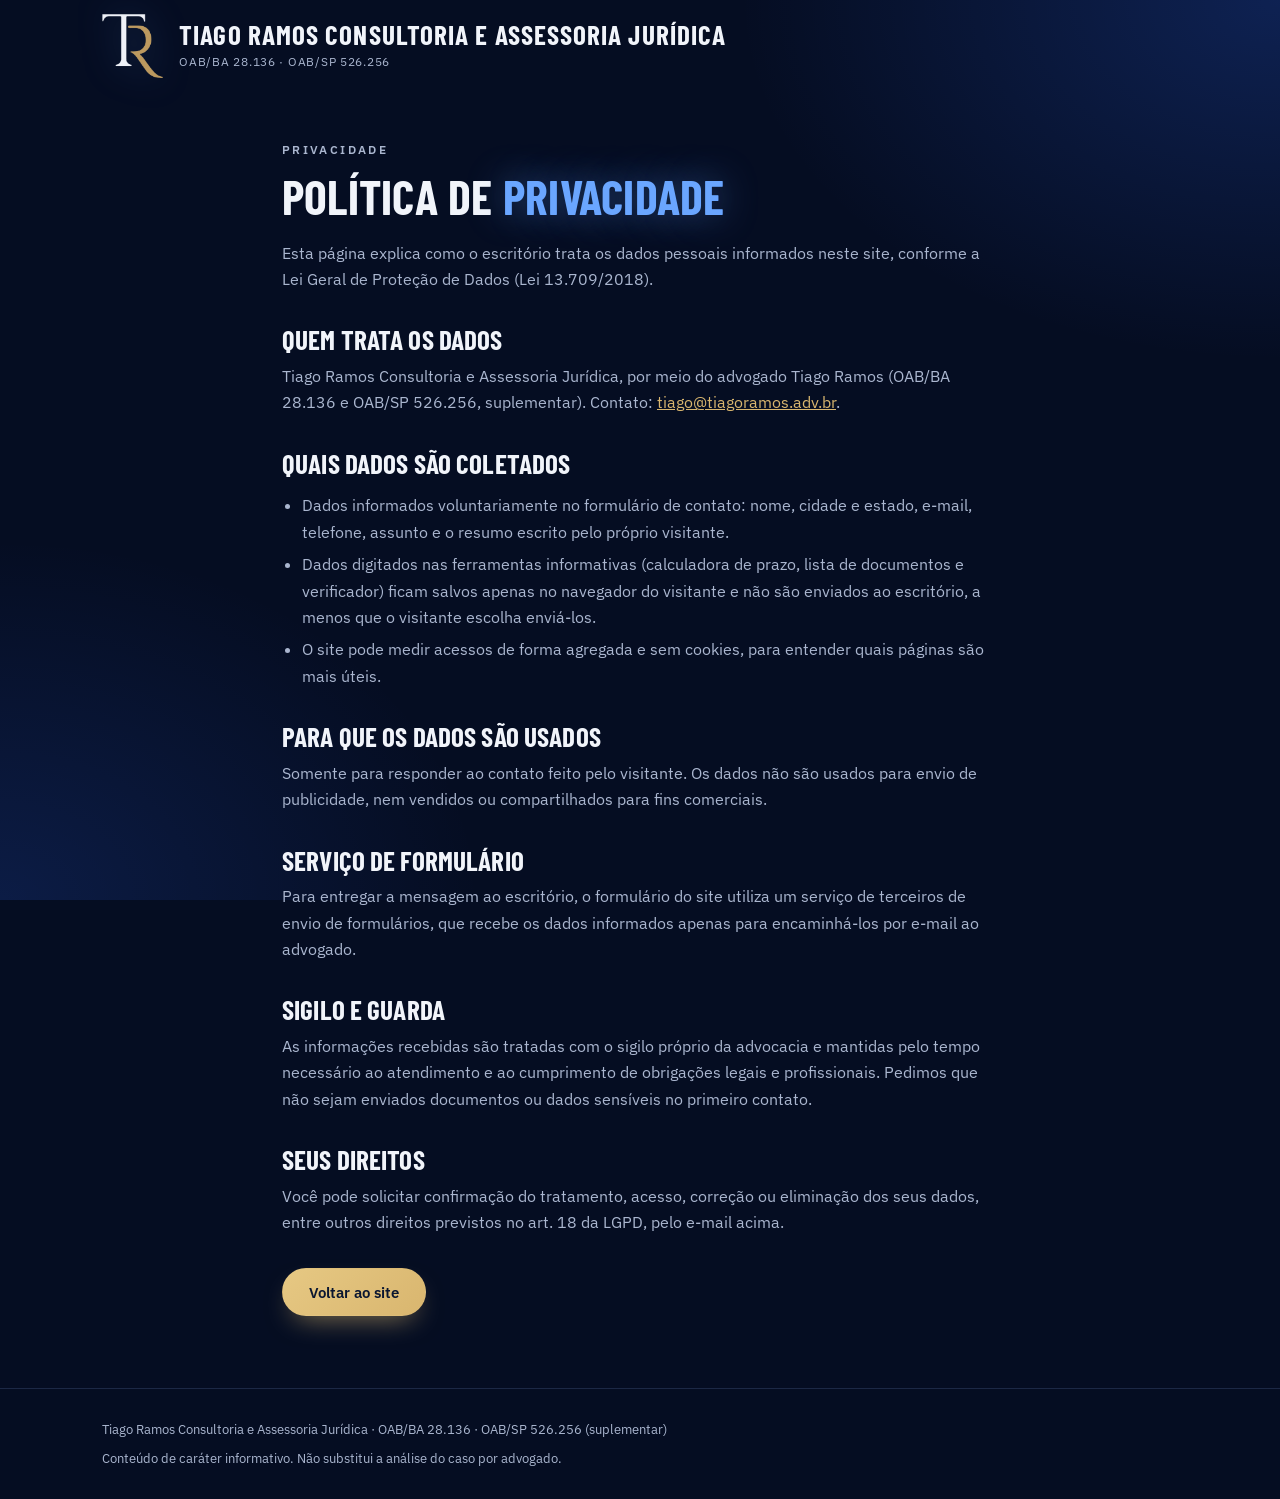
==== commit a89845df: "Formulário pronto para Formspree e texto de privacidade genérico Co-Authored-By: Claude Sonnet 5.5 <" ====
--- a/privacidade.html
+++ b/privacidade.html
@@ -36,7 +36,7 @@
   <p>Somente para responder ao contato feito pelo visitante. Os dados não são usados para envio de publicidade, nem vendidos ou compartilhados para fins comerciais.</p>
 
   <h2>Serviço de formulário</h2>
-  <p>Para entregar a mensagem ao escritório, o formulário do site utiliza um serviço de terceiros (SplitForms), que recebe os dados informados apenas para encaminhá-los por e-mail ao advogado.</p>
+  <p>Para entregar a mensagem ao escritório, o formulário do site utiliza um serviço de terceiros de envio de formulários, que recebe os dados informados apenas para encaminhá-los por e-mail ao advogado.</p>
 
   <h2>Sigilo e guarda</h2>
   <p>As informações recebidas são tratadas com o sigilo próprio da advocacia e mantidas pelo tempo necessário ao atendimento e ao cumprimento de obrigações legais e profissionais. Pedimos que não sejam enviados documentos ou dados sensíveis no primeiro contato.</p>
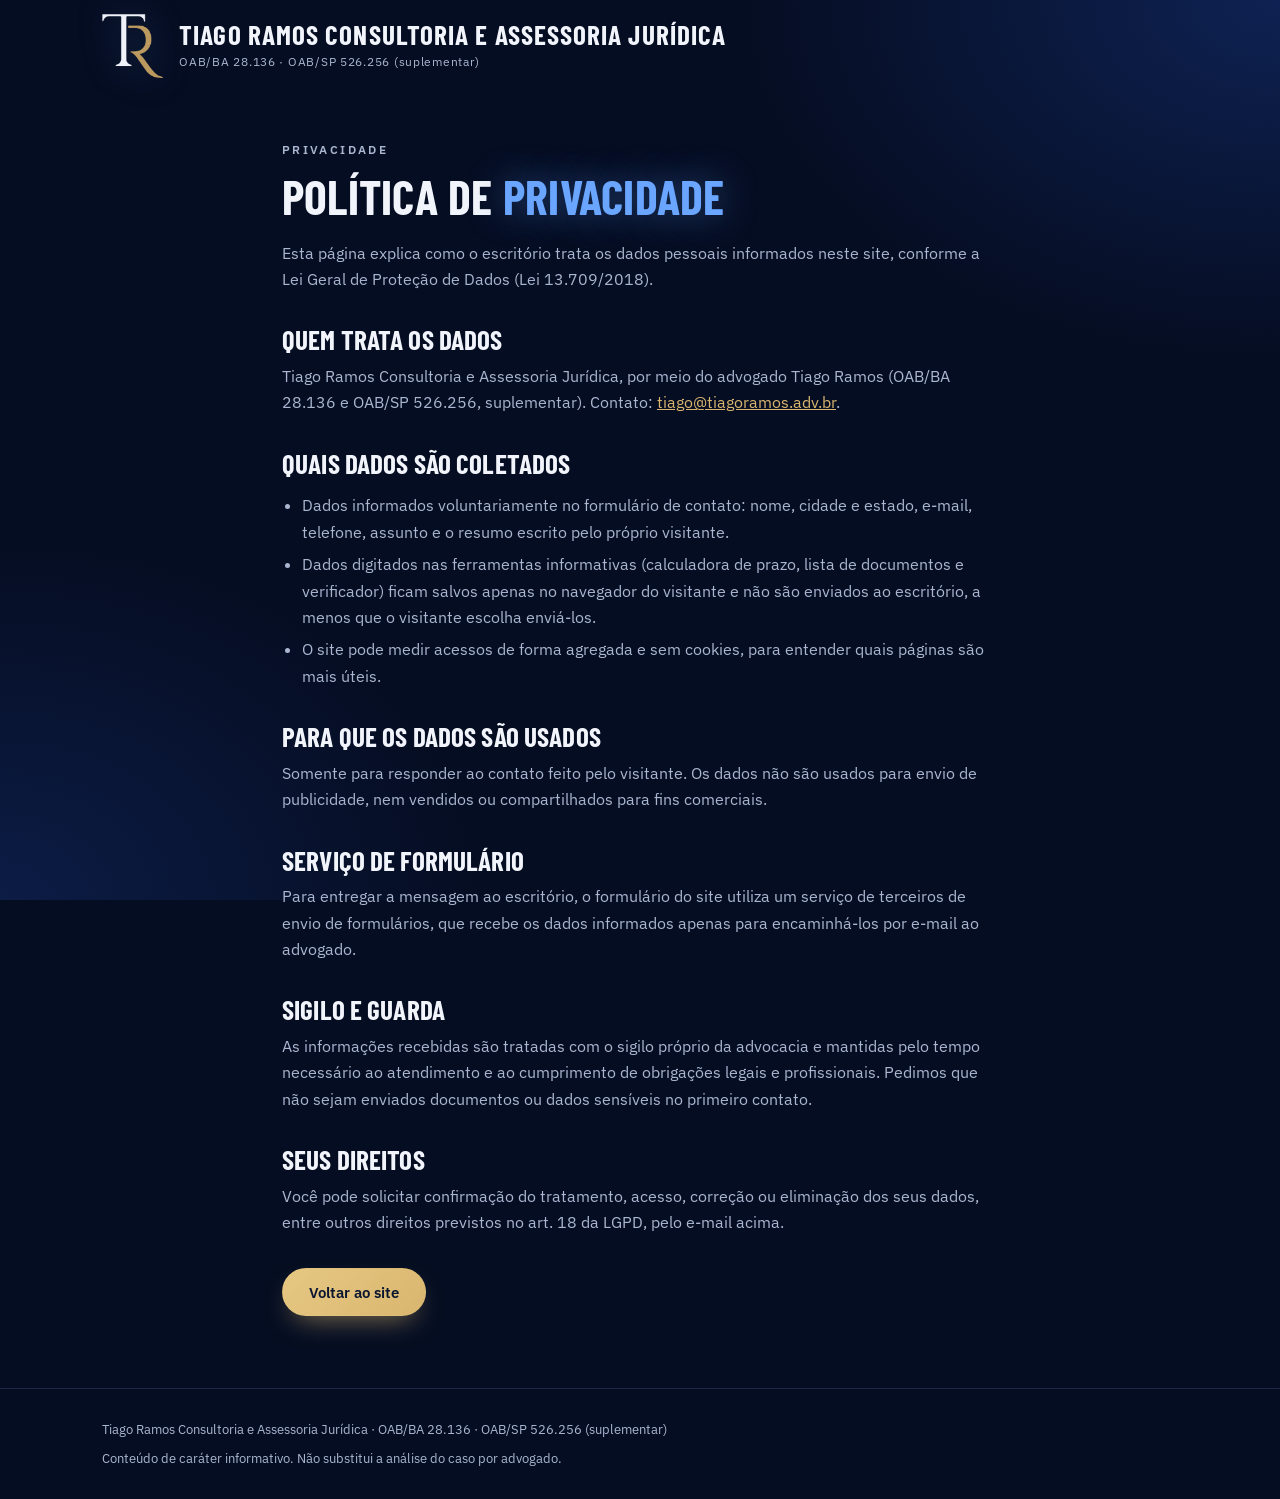
==== commit e167dbc0: "Imagem ilustrativa na aba Isenção de IR, licitações em Direito Administrativo e (suplementar) no top" ====
--- a/privacidade.html
+++ b/privacidade.html
@@ -15,7 +15,7 @@
 </head>
 <body>
 <header class="top"><div class="wrap top-in">
-  <a class="brand" href="/"><img class="logo" src="/assets/logo.png" width="200" height="209" alt="Logo do escritório: letras T e R"><span class="bt"><b>Tiago Ramos Consultoria e Assessoria Jurídica</b><span>OAB/BA 28.136 · OAB/SP 526.256</span></span></a>
+  <a class="brand" href="/"><img class="logo" src="/assets/logo.png" width="200" height="209" alt="Logo do escritório: letras T e R"><span class="bt"><b>Tiago Ramos Consultoria e Assessoria Jurídica</b><span>OAB/BA 28.136 · OAB/SP 526.256 (suplementar)</span></span></a>
 </div></header>
 <main class="wrap legal">
   <p class="eyebrow">Privacidade</p>
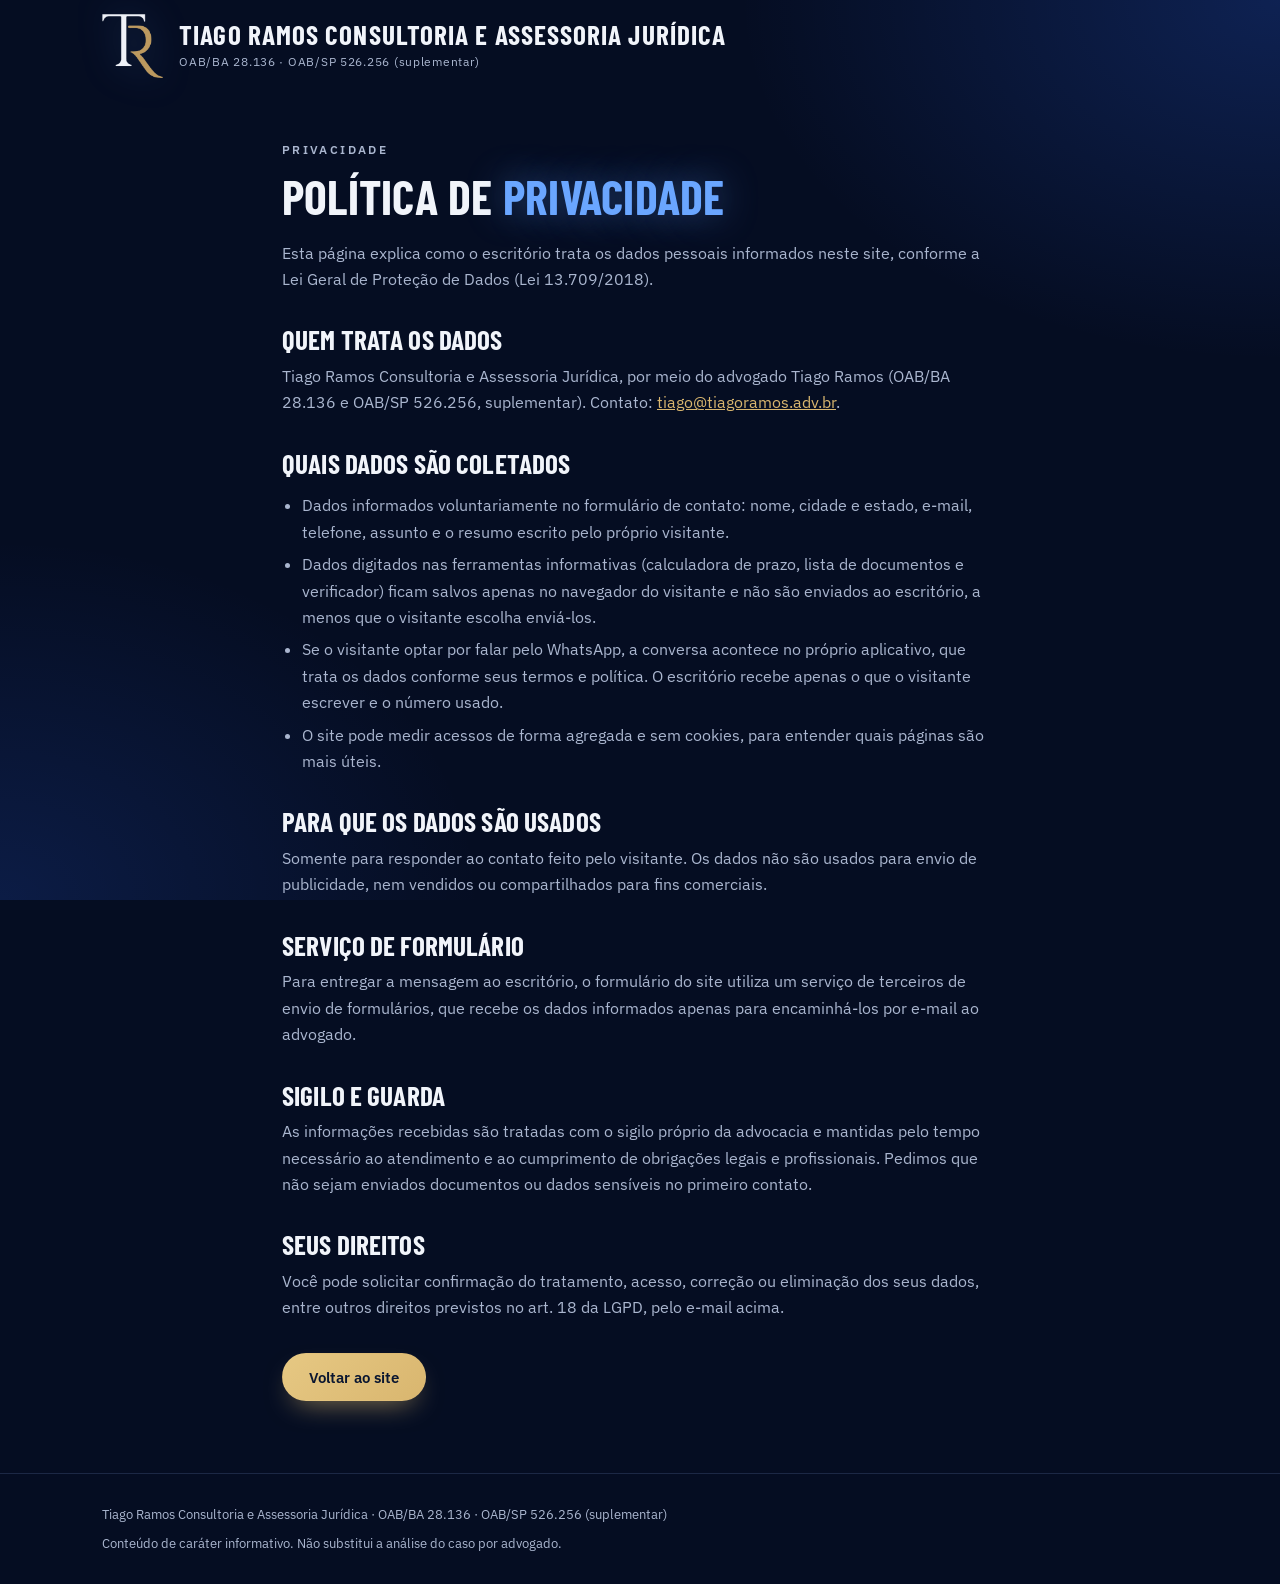
==== commit 281b4058: "Botao de WhatsApp opcional no contato e no botao fixo (config.js), com nota na politica de privacida" ====
--- a/privacidade.html
+++ b/privacidade.html
@@ -6,7 +6,7 @@
 <title>Política de Privacidade | Tiago Ramos Consultoria e Assessoria Jurídica</title>
 <meta name="description" content="Como os dados enviados pelo formulário de contato são tratados pelo escritório Tiago Ramos Consultoria e Assessoria Jurídica.">
 <meta name="theme-color" content="#0a1630">
-<link rel="canonical" href="https://tiagoramos.adv.br/privacidade.html">
+<link rel="canonical" href="https://www.tiagoramos.adv.br/privacidade.html">
 <link rel="icon" type="image/png" sizes="32x32" href="/assets/favicon-32.png">
 <link rel="preconnect" href="https://fonts.googleapis.com">
 <link rel="preconnect" href="https://fonts.gstatic.com" crossorigin>
@@ -29,6 +29,7 @@
   <ul>
     <li>Dados informados voluntariamente no formulário de contato: nome, cidade e estado, e-mail, telefone, assunto e o resumo escrito pelo próprio visitante.</li>
     <li>Dados digitados nas ferramentas informativas (calculadora de prazo, lista de documentos e verificador) ficam salvos apenas no navegador do visitante e não são enviados ao escritório, a menos que o visitante escolha enviá-los.</li>
+    <li>Se o visitante optar por falar pelo WhatsApp, a conversa acontece no próprio aplicativo, que trata os dados conforme seus termos e política. O escritório recebe apenas o que o visitante escrever e o número usado.</li>
     <li>O site pode medir acessos de forma agregada e sem cookies, para entender quais páginas são mais úteis.</li>
   </ul>
 
